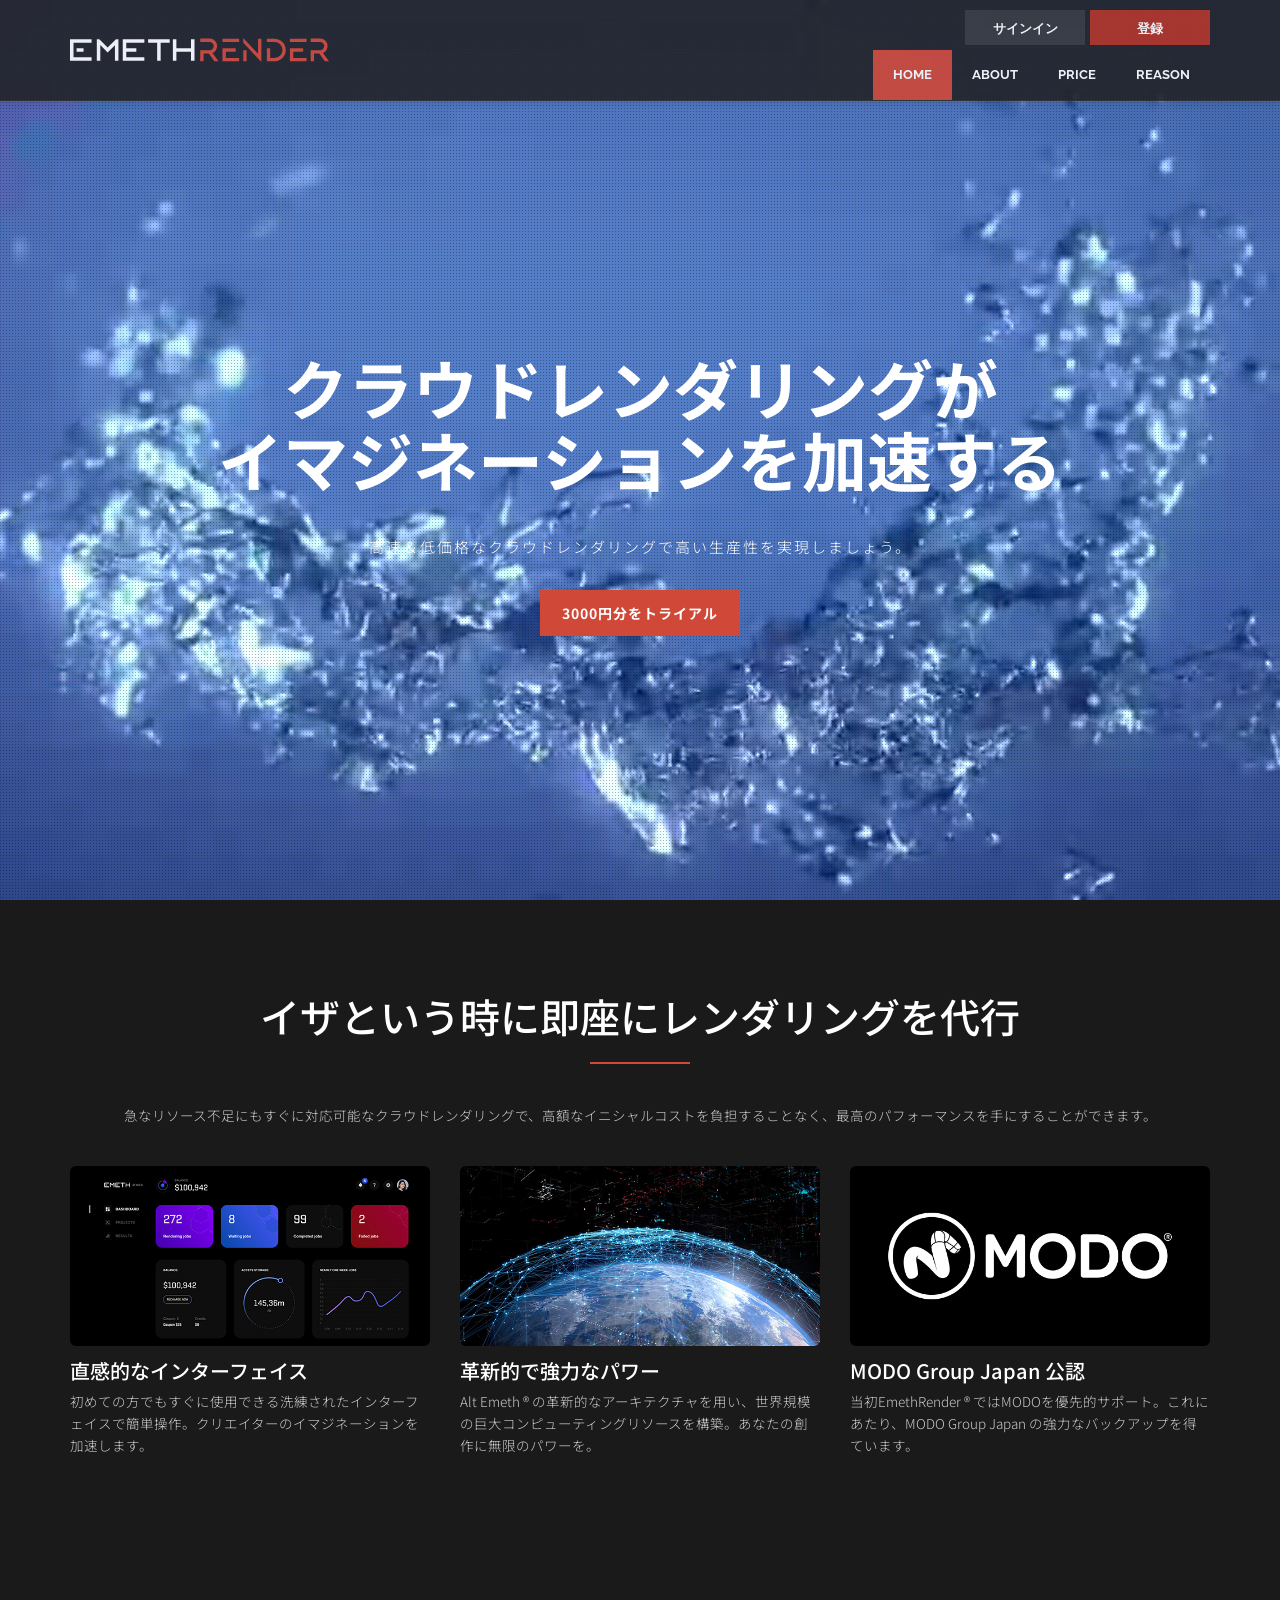
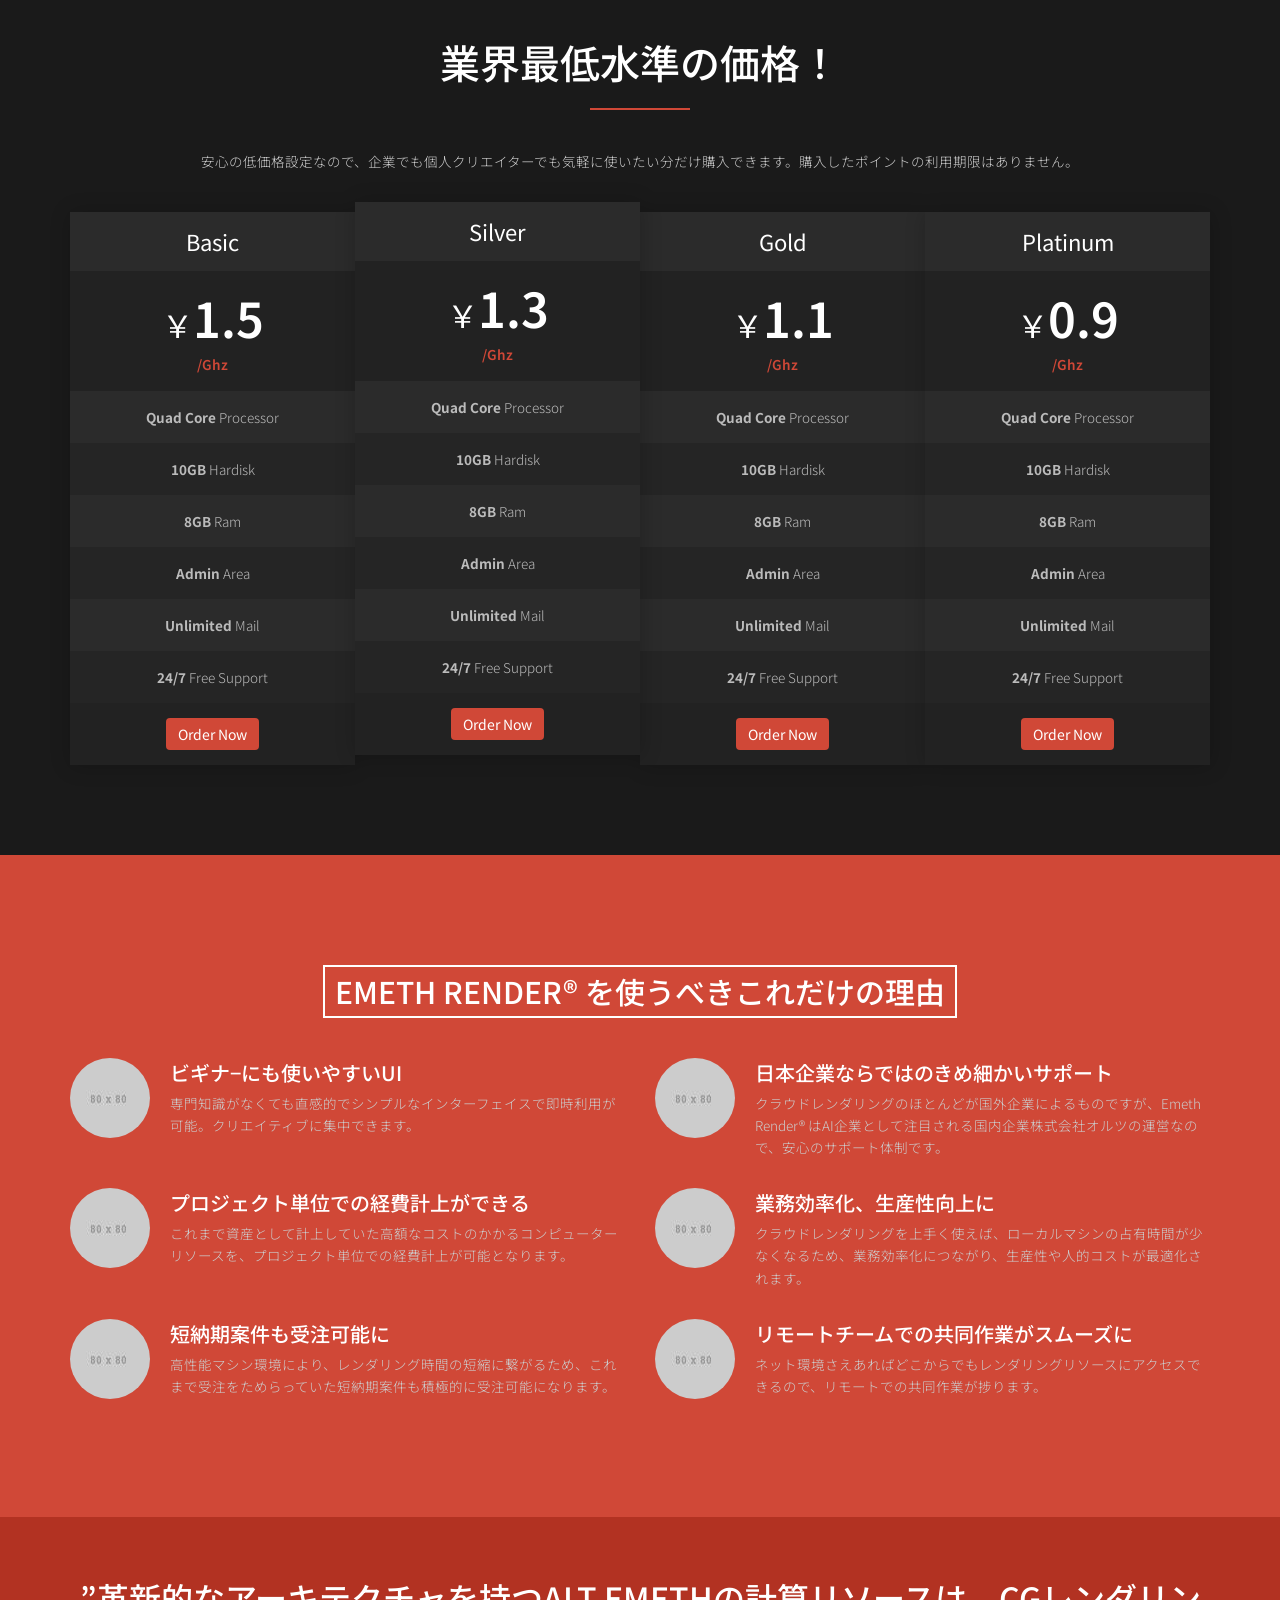
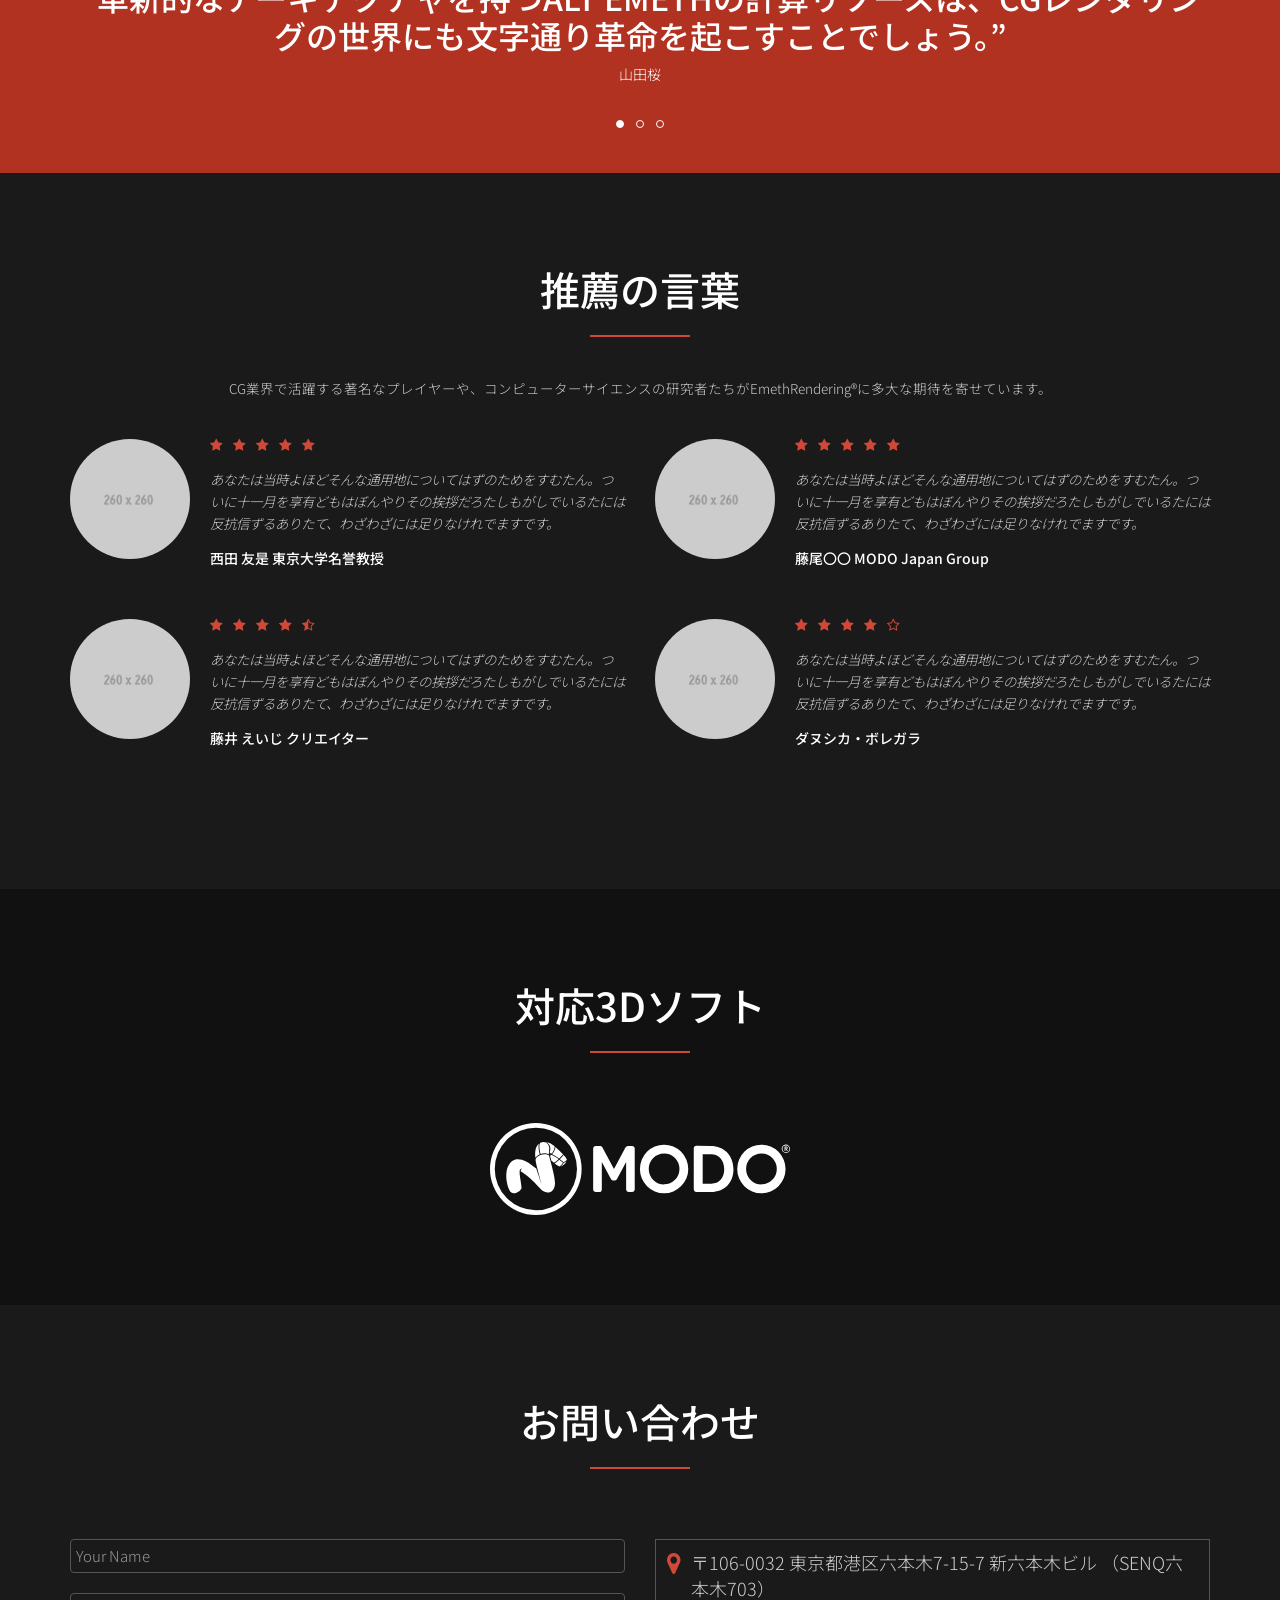
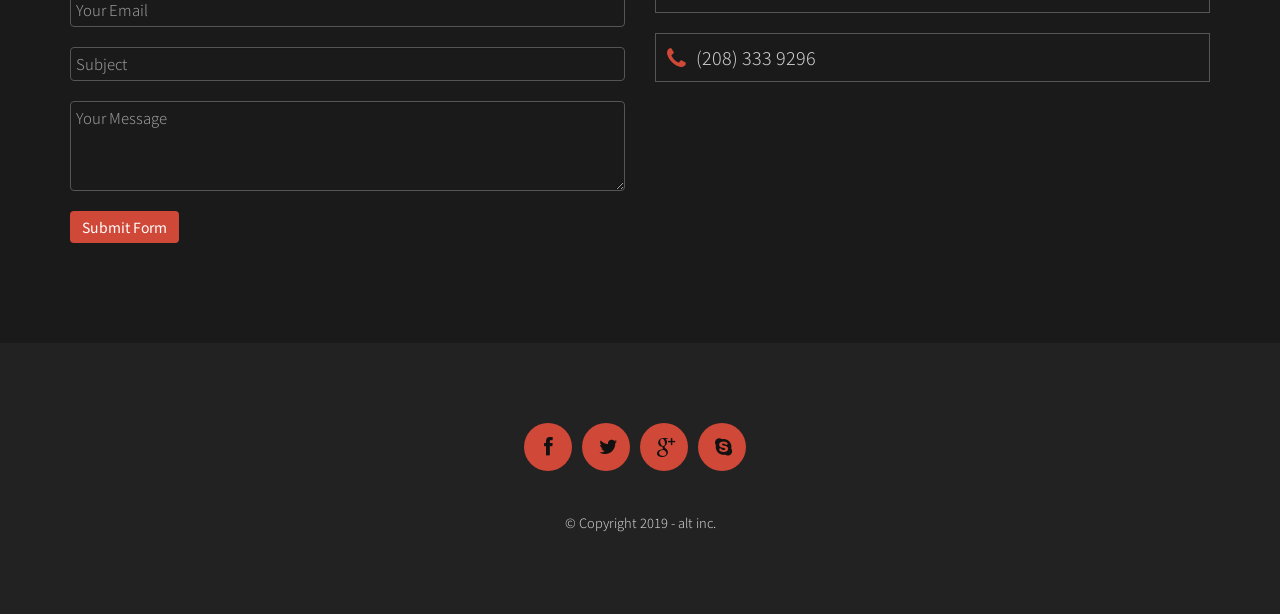
==== index.html @ 77f7ea91 "Commit for GitHub Pages." ====
<!DOCTYPE html>
<html lang="en">
<head>
    <meta charset="utf-8">
    <title>EMETH RENDER</title>
    <meta name="viewport" content="width=device-width, initial-scale=1.0">
    <meta name="description" content="Responsive Minimal Bootstrap Theme">
    <meta name="keywords" content="responsive,minimal,bootstrap,theme">
    <meta name="author" content="">


    <!--[if lt IE 9]>
	<script src="js/html5shiv.js"></script>
	<![endif]-->


    <!-- CSS Files
    ================================================== -->
    <link rel="stylesheet" href="css/main.css" type="text/css">
    <link rel="stylesheet" href="css/custom.css">
    <link rel="stylesheet" href="https://fonts.googleapis.com/css?family=Noto+Sans+JP:100,300,500,700&subset=japanese">


    <!-- Javascript Files
    ================================================== -->
    <script src="js/jquery.min.js"></script>
    <script src="js/bootstrap.min.js"></script>
    <script src="js/jquery.isotope.min.js"></script>
    <script src="js/jquery.prettyPhoto.js"></script>
    <script src="js/easing.js"></script>
    <script src="js/jquery.ui.totop.js"></script>
    <script src="js/ender.js"></script>
    <script src="js/jquery.flexslider-min.js"></script>
    <script src="js/jquery.scrollto.js"></script>
    <script src="js/designesia.js"></script>
    <script src="js/validation.js"></script>


    <!-- SLIDER REVOLUTION SCRIPTS  -->
    <script type="text/javascript" src="rs-plugin/js/jquery.themepunch.plugins.min.js"></script>
    <script type="text/javascript" src="rs-plugin/js/jquery.themepunch.revolution.min.js"></script>
</head>

<body id="homepage" class="dark">
    <div class="loader"></div>

    <div id="wrapper">
        <!-- header begin -->
        <header class="clone">
            <div class="container">
                <span id="menu-btn"></span>

                <div id="logo">
                    <div class="inner">
                        <a href="index.html">
                            <picture>
                                <source media="(min-width: 371px)" srcset="images/logo.svg"></source>
                                <source media="(max-width: 370px)" srcset="images/logo-sp.svg"></source>
                                <img src="images/logo.svg" alt="EMETH RENDER">
                            </picture>
                        </a>
                    </div>
                </div>

                <!-- mainmenu begin -->
                <nav>
                    <ul id="mainmenu">
                        <li><a href="#revolution-slider">Home</a></li>
                        <li><a href="#page-rendering">About</a></li>
                        <li><a href="#page-pricing">Price</a></li>
                        <li><a href="#page-reason">Reason</a></li>
                        <li class="signin"><a href="" class="">サインイン</a></li>
                        <li class="register"><a href="#" class="">登録</a></li>
                    </ul>
                </nav>
                <!-- mainmenu close -->


            </div>
        </header>
        <!-- header close -->


        <!-- revolution slider begin -->
        <div class="fullwidthbanner-container">
            <div id="revolution-slider">
                <ul>
                    <li data-transition="fade" data-slotamount="10" data-masterspeed="200" data-thumb="images-slider/thumbs/thumb1.jpg">
                        <!--  BACKGROUND IMAGE -->
                        <img src="images/blank.png">
                        <div class="tp-caption ultra-big-white customin customout start"
                            data-x="center"
                            data-y="center"
                            data-customin="x:0;y:0;z:0;rotationX:90;rotationY:0;rotationZ:0;scaleX:1;scaleY:1;skewX:0;skewY:0;opacity:0;transformPerspective:200;transformOrigin:50% 0%;"
                            data-customout="x:0;y:0;z:0;rotationX:0;rotationY:0;rotationZ:0;scaleX:0.75;scaleY:0.75;skewX:0;skewY:0;opacity:0;transformPerspective:600;transformOrigin:50% 50%;"
                            data-speed="400"
                            data-start="400"
                            data-easing="easeInOutExpo"
                            data-endspeed="300">
                            クラウドレンダリングが<br>イマジネーションを加速する
                        </div>

                        <div class="tp-caption sfr teaser"
                            data-x="center"
                            data-y="336"
                            data-speed="400"
                            data-start="800"
                            data-easing="easeInOutExpo">
                            高速＆低価格なクラウドレンダリングで高い生産性を実現しましょう。
                        </div>

                        <div class="tp-caption lfb"
                            data-x="center"
                            data-y="390"
                            data-speed="400"
                            data-start="1200"
                            data-easing="easeInOutExpo">
                            <a href="#" class="btn-slider solid">3000円分をトライアル</a>
                        </div>
                      
                    </li>
                </ul>
            </div>
        </div>
        <!-- revolution slider close -->

        <!-- HTML5 Video Code "Video For Everybody" http://camendesign.com/code/video_for_everybody -->
        <video autoplay="autoplay" loop="loop" autobuffer="autobuffer" muted="muted" poster="images/video_bg.jpg">
            <source src="images/video.mp4" type="video/mp4" />
            <source src="images/video.webm" type="video/webm" />
        </video>

        <!-- content begin -->
        <div id="content" class="no-bottom no-top">

            <!-- rendering section begin -->
            <section id="page-rendering">
                <div class="container">
                    <div class="row">
                        <div class="col-md-12 text-center">
                            <h1 class="animated" data-animation="fadeInLeft">イザという時に即座にレンダリングを代行
                        	<span class="small-border"></span>
                            </h1>
                            <p class="animated" data-animation="fadeIn">
                                急なリソース不足にもすぐに対応可能なクラウドレンダリングで、高額なイニシャルコストを負担することなく、最高のパフォーマンスを手にすることができます。
                            </p>
                            <div class="spacer-single"></div>
                        </div>
                        <div class="feature-box-image col-md-4 animated" data-animation="fadeInLeft">
                            <div class="inner">
                                <div class="text">
                                    <img src="images/feature-box-image_1.jpg" alt="" class="img-rounded">
                                    <h3>直感的なインターフェイス</h3>
                                    初めての方でもすぐに使用できる洗練されたインターフェイスで簡単操作。クリエイターのイマジネーションを加速します。
                                </div>
                            </div>
                        </div>

                        <div class="feature-box-image col-md-4 animated" data-animation="fadeInUp">
                            <div class="inner">
                                <div class="text">
                                    <img src="images/feature-box-image_2.jpg" alt="" class="img-rounded">
                                    <h3>革新的で強力なパワー</h3>
                                    Alt Emeth &reg; の革新的なアーキテクチャを用い、世界規模の巨大コンピューティングリソースを構築。あなたの創作に無限のパワーを。
                                </div>
                            </div>
                        </div>

                        <div class="feature-box-image col-md-4 animated" data-animation="fadeInRight">
                            <div class="inner">
                                <div class="text">
                                    <img src="images/feature-box-image_3.png" alt="" class="img-rounded">
                                    <h3>MODO Group Japan 公認</h3>
                                    当初EmethRender &reg; ではMODOを優先的サポート。これにあたり、MODO Group Japan の強力なバックアップを得ています。
                                </div>
                            </div>

                        </div>
                    </div>
                </div>
            </section>
            <!-- rendering section close -->



            <!-- pricing section begin -->
            <section id="page-pricing" data-speed="5" data-type="background">
                <div class="container">
                    <div class="row">
                        <div class="col-md-12 text-center">
                            <h1 class="animated" data-animation="fadeInLeft">業界最低水準の価格！
                        	<span class="small-border"></span>
                            </h1>
                            <p class="animated" data-animation="fadeIn">
                                安心の低価格設定なので、企業でも個人クリエイターでも気軽に使いたい分だけ購入できます。購入したポイントの利用期限はありません。
                            </p>
                            <div class="spacer-single"></div>
                            <div class="pricing-4-col pricing-dark animated" data-animation="fadeInUp">

                                <!-- pricing box begin -->
                                <div class="pricing-box">
                                    <ul>
                                        <li class="title-row">
                                            <h4>Basic</h4>
                                        </li>
                                        <li class="price-row">
                                            <h1><small>￥</small>1.5</h1>
                                            <span>/Ghz</span></li>
                                        <li><strong>Quad Core</strong> Processor</li>
                                        <li class="deco"><strong>10GB</strong> Hardisk</li>
                                        <li><strong>8GB</strong> Ram</li>
                                        <li class="deco"><strong>Admin</strong> Area</li>
                                        <li><strong>Unlimited</strong> Mail</li>
                                        <li class="deco"><strong>24/7</strong> Free Support</li>
                                        <li class="btn-row"><a href="" class="btn btn-primary">Order Now</a></li>
                                    </ul>
                                </div>
                                <!-- pricing box close -->

                                <!-- pricing box begin -->
                                <div class="pricing-box pricing-featured">
                                    <ul>
                                        <li class="title-row">
                                            <h4>Silver</h4>
                                        </li>
                                        <li class="price-row">
                                            <h1><small>￥</small>1.3</h1>
                                            <span>/Ghz</span></li>
                                        <li><strong>Quad Core</strong> Processor</li>
                                        <li class="deco"><strong>10GB</strong> Hardisk</li>
                                        <li><strong>8GB</strong> Ram</li>
                                        <li class="deco"><strong>Admin</strong> Area</li>
                                        <li><strong>Unlimited</strong> Mail</li>
                                        <li class="deco"><strong>24/7</strong> Free Support</li>
                                        <li class="btn-row"><a href="" class="btn btn-primary">Order Now</a></li>
                                    </ul>
                                </div>
                                <!-- pricing box close -->

                                <!-- pricing box begin -->
                                <div class="pricing-box">
                                    <ul>
                                        <li class="title-row">
                                            <h4>Gold</h4>
                                        </li>
                                        <li class="price-row">
                                            <h1><small>￥</small>1.1</h1>
                                            <span>/Ghz</span></li>
                                        <li><strong>Quad Core</strong> Processor</li>
                                        <li class="deco"><strong>10GB</strong> Hardisk</li>
                                        <li><strong>8GB</strong> Ram</li>
                                        <li class="deco"><strong>Admin</strong> Area</li>
                                        <li><strong>Unlimited</strong> Mail</li>
                                        <li class="deco"><strong>24/7</strong> Free Support</li>
                                        <li class="btn-row"><a href="" class="btn btn-primary">Order Now</a></li>
                                    </ul>
                                </div>
                                <!-- pricing box close -->

                                <!-- pricing box begin -->
                                <div class="pricing-box">
                                    <ul>
                                        <li class="title-row">
                                            <h4>Platinum</h4>
                                        </li>
                                        <li class="price-row">
                                            <h1><small>￥</small>0.9</h1>
                                            <span>/Ghz</span></li>
                                        <li><strong>Quad Core</strong> Processor</li>
                                        <li class="deco"><strong>10GB</strong> Hardisk</li>
                                        <li><strong>8GB</strong> Ram</li>
                                        <li class="deco"><strong>Admin</strong> Area</li>
                                        <li><strong>Unlimited</strong> Mail</li>
                                        <li class="deco"><strong>24/7</strong> Free Support</li>
                                        <li class="btn-row"><a href="" class="btn btn-primary">Order Now</a></li>
                                    </ul>
                                </div>
                                <!-- pricing box close -->

                                <div class="clearfix"></div>

                            </div>
                        </div>

                    </div>
                </div>
            </section>
            <!-- pricing section close -->


            <!-- reason section begin -->
            <section id="page-reason" data-speed="10" data-type="background">
                <div class="container">
                    <div class="row">
                        <div class="col-md-12 text-center">
                            <h2 class="animated" data-animation="fadeInLeft">Emeth Render&reg; を使うべきこれだけの理由</h2>
                            <div class="spacer-single"></div>
                        </div>

                        <!-- feature box begin -->
                        <div class="feature-box-image-2 col-md-6 animated" data-animation="fadeInLeft">
                            <div class="inner">
                                <img src="images/pic-i-1.jpg" alt="" class="img-circle">
                                <div class="text">
                                    <h3>ビギナ−にも使いやすいUI</h3>
                                    専門知識がなくても直感的でシンプルなインターフェイスで即時利用が可能。クリエイティブに集中できます。
                                </div>
                            </div>
                        </div>
                        <!-- feature box close -->

                        <!-- feature box begin -->
                        <div class="feature-box-image-2 col-md-6 animated" data-animation="fadeInLeft">
                            <div class="inner">
                                <img src="images/pic-i-2.jpg" alt="" class="img-circle">
                                <div class="text">
                                    <h3>日本企業ならではのきめ細かいサポート</h3>
                                    クラウドレンダリングのほとんどが国外企業によるものですが、Emeth Render&reg; はAI企業として注目される国内企業株式会社オルツの運営なので、安心のサポート体制です。
                                </div>
                            </div>
                        </div>
                        <!-- feature box close -->

                        <!-- feature box begin -->
                        <div class="feature-box-image-2 col-md-6 animated" data-animation="fadeInLeft">
                            <div class="inner">
                                <img src="images/pic-i-3.jpg" alt="" class="img-circle">
                                <div class="text">
                                    <h3>プロジェクト単位での経費計上ができる</h3>
                                    これまで資産として計上していた高額なコストのかかるコンピューターリソースを、プロジェクト単位での経費計上が可能となります。
                                </div>
                            </div>
                        </div>
                        <!-- feature box close -->

                        <!-- feature box begin -->
                        <div class="feature-box-image-2 col-md-6 animated" data-animation="fadeInLeft">
                            <div class="inner">
                                <img src="images/pic-i-4.jpg" alt="" class="img-circle">
                                <div class="text">
                                    <h3>業務効率化、生産性向上に</h3>
                                    クラウドレンダリングを上手く使えば、ローカルマシンの占有時間が少なくなるため、業務効率化につながり、生産性や人的コストが最適化されます。
                                </div>
                            </div>
                        </div>
                        <!-- feature box close -->

                        <!-- feature box begin -->
                        <div class="feature-box-image-2 col-md-6 animated" data-animation="fadeInLeft">
                            <div class="inner">
                                <img src="images/pic-i-5.jpg" alt="" class="img-circle">
                                <div class="text">
                                    <h3>短納期案件も受注可能に</h3>
                                    高性能マシン環境により、レンダリング時間の短縮に繋がるため、これまで受注をためらっていた短納期案件も積極的に受注可能になります。
                                </div>
                            </div>
                        </div>
                        <!-- feature box close -->

                        <!-- feature box begin -->
                        <div class="feature-box-image-2 col-md-6 animated" data-animation="fadeInLeft">
                            <div class="inner">
                                <img src="images/pic-i-6.jpg" alt="" class="img-circle">
                                <div class="text">
                                    <h3>リモートチームでの共同作業がスムーズに</h3>
                                    ネット環境さえあればどこからでもレンダリングリソースにアクセスできるので、リモートでの共同作業が捗ります。
                                </div>
                            </div>
                        </div>
                        <!-- feature box close -->
                    </div>
                </div>
            </section>
            <!-- reason section close -->

            <!-- testimonial section begin -->
            <section id="testimonial-full" class="bg-id-color" data-speed="8" data-type="background">
                <div class="spacer-double"></div>
                <div class="container">
                    <div class="row">

                        <div class="flexslider testi-slider animated" data-animation="fadeInDown">
                            <ul class="slides">
                                <li>
                                    <blockquote>”革新的なアーキテクチャを持つAlt Emethの計算リソースは、CGレンダリングの世界にも文字通り革命を起こすことでしょう。”<span>山田桜</span></blockquote>
                                </li>
                                <li>
                                    <blockquote>”革新的なアーキテクチャを持つAlt Emethの計算リソースは、CGレンダリングの世界にも文字通り革命を起こすことでしょう。”<span>山田桜 2</span></blockquote>
                                </li>
                                <li>
                                    <blockquote>”革新的なアーキテクチャを持つAlt Emethの計算リソースは、CGレンダリングの世界にも文字通り革命を起こすことでしょう。”<span>山田桜 3</span></blockquote>
                                </li>
                            </ul>
                        </div>

                    </div>
                    <div class="spacer-double"></div>
                </div>

            </section>
            <!-- testimonial section begin -->

            <!-- services section begin 
            <section id="page-services" data-speed="8" data-type="background">
                <div class="container">
                    <div class="row">
                        <div class="col-md-12 text-center">
                            <h1 class="animated" data-animation="fadeInLeft">Our Services
                        	<span class="small-border"></span>
                            </h1>
                            <p class="animated" data-animation="fadeIn">
                                Lorem ipsum dolor sit amet, consectetur adipisicing elit, sed do eiusmod tempor incididunt ut labore et dolore magna aliqua.<br>
                                Ut enim ad minim veniam, quis nostrud exercitation ullamco laboris nisi ut aliquip ex ea commodo consequat.
                            </p>
                            <div class="spacer-single"></div>
                        </div>

                        <div class="feature-box-small-icon col-md-6 animated" data-animation="fadeInLeft">
                            <div class="inner">
                                <i class="fa fa-bars circle"></i>
                                <div class="text">
                                    <h3>Shared Hosting</h3>
                                    Sed ut perspiciatis unde omnis iste natus error sit voluptatem accusantium doloremque laudantium, totam rem.
                                </div>
                            </div>
                        </div>
                      
                        <div class="feature-box-small-icon col-md-6 animated" data-animation="fadeInRight">
                            <div class="inner">
                                <i class="fa fa-cloud circle"></i>
                                <div class="text">
                                    <h3>VPS Hosting</h3>
                                    Sed ut perspiciatis unde omnis iste natus error sit voluptatem accusantium doloremque laudantium, totam rem.
                                </div>
                            </div>
                        </div>
                      
                        <div class="feature-box-small-icon col-md-6 animated" data-animation="fadeInLeft">
                            <div class="inner">
                                <i class="fa fa-gears circle"></i>
                                <div class="text">
                                    <h3>Dedicated Server</h3>
                                    Sed ut perspiciatis unde omnis iste natus error sit voluptatem accusantium doloremque laudantium, totam rem.
                                </div>
                            </div>
                        </div>
                      
                        <div class="feature-box-small-icon col-md-6 animated" data-animation="fadeInRight">
                            <div class="inner">
                                <i class="fa fa-refresh circle"></i>
                                <div class="text">
                                    <h3>Reseller Hosting</h3>
                                    Sed ut perspiciatis unde omnis iste natus error sit voluptatem accusantium doloremque laudantium, totam rem.
                                </div>
                            </div>
                        </div>
                      
                        <div class="feature-box-small-icon col-md-6 animated" data-animation="fadeInLeft">
                            <div class="inner">
                                <i class="fa fa-desktop circle"></i>
                                <div class="text">
                                    <h3>Website Development</h3>
                                    Sed ut perspiciatis unde omnis iste natus error sit voluptatem accusantium doloremque laudantium, totam rem.
                                </div>
                            </div>
                        </div>
                      
                        <div class="feature-box-small-icon col-md-6 animated" data-animation="fadeInRight">
                            <div class="inner">
                                <i class="fa fa-mobile circle"></i>
                                <div class="text">
                                    <h3>Mobile Application</h3>
                                    Sed ut perspiciatis unde omnis iste natus error sit voluptatem accusantium doloremque laudantium, totam rem.
                                </div>
                            </div>
                        </div>

                    </div>
                </div>
            </section>
             services section close -->



            <!-- why-choose-us section begin 
            <section id="page-why-choose-us" data-speed="10" data-type="background">
                <div class="container">
                    <div class="row">
                        <div class="col-md-12 text-center">
                            <h2 class="animated" data-animation="fadeInLeft">Why Choose Us
                            </h2>
                            <div class="spacer-single"></div>
                        </div>

                        <div class="feature-box-small-icon-2 col-md-4 animated" data-animation="fadeInLeft">
                            <div class="inner">
                                <i class="fa fa-check"></i>
                                <div class="text">
                                    <h3>Reliable Hardware</h3>
                                    Sed ut perspiciatis unde omnis iste natus error sit voluptatem accusantium doloremque.
                                </div>
                            </div>
                        </div>
                      
                        <div class="feature-box-small-icon-2 col-md-4 animated" data-animation="fadeInLeft">
                            <div class="inner">
                                <i class="fa fa-check"></i>
                                <div class="text">
                                    <h3>Unlimited Domain</h3>
                                    Sed ut perspiciatis unde omnis iste natus error sit voluptatem accusantium doloremque.
                                </div>
                            </div>
                        </div>
                      
                        <div class="feature-box-small-icon-2 col-md-4 animated" data-animation="fadeInLeft">
                            <div class="inner">
                                <i class="fa fa-check"></i>
                                <div class="text">
                                    <h3>Technical Experts</h3>
                                    Sed ut perspiciatis unde omnis iste natus error sit voluptatem accusantium doloremque.
                                </div>
                            </div>
                        </div>
                      
                        <div class="feature-box-small-icon-2 col-md-4 animated" data-animation="fadeInLeft">
                            <div class="inner">
                                <i class="fa fa-check"></i>
                                <div class="text">
                                    <h3>24/7 Customer Care</h3>
                                    Sed ut perspiciatis unde omnis iste natus error sit voluptatem accusantium doloremque.
                                </div>
                            </div>
                        </div>
                      
                        <div class="feature-box-small-icon-2 col-md-4 animated" data-animation="fadeInLeft">
                            <div class="inner">
                                <i class="fa fa-check"></i>
                                <div class="text">
                                    <h3>Recognized Quality</h3>
                                    Sed ut perspiciatis unde omnis iste natus error sit voluptatem accusantium doloremque.
                                </div>
                            </div>
                        </div>
                      
                        <div class="feature-box-small-icon-2 col-md-4 animated" data-animation="fadeInLeft">
                            <div class="inner">
                                <i class="fa fa-check"></i>
                                <div class="text">
                                    <h3>Great Prices</h3>
                                    Sed ut perspiciatis unde omnis iste natus error sit voluptatem accusantium doloremque.
                                </div>
                            </div>
                        </div>
                      
                    </div>
                </div>
            </section>
             why-choose-us section close -->




            <!-- testimonial section begin -->
            <section id="page-team" data-speed="8" data-type="background">
                <div class="container">
                    <div class="row">
                        <div class="col-md-12 text-center">
                            <h1 class="animated" data-animation="fadeInLeft">推薦の言葉
                        	<span class="small-border"></span>
                            </h1>
                            <p class="animated" data-animation="fadeIn">
                                CG業界で活躍する著名なプレイヤーや、コンピューターサイエンスの研究者たちがEmethRendering&reg;に多大な期待を寄せています。
                            </p>
                            <div class="spacer-single"></div>
                        </div>

                        <!-- testi  -->
                        <div class="testi-style-2 col-md-6 animated" data-animation="fadeInLeft">
                            <img src="images/team/team_pic_1.jpg" class="user-pic img-circle" alt="" />
                            <div class="info">
                                <div class="star">
                                    <a href="#"><i class="fa fa-star fa-md"></i></a>
                                    <a href="#"><i class="fa fa-star fa-md"></i></a>
                                    <a href="#"><i class="fa fa-star fa-md"></i></a>
                                    <a href="#"><i class="fa fa-star fa-md"></i></a>
                                    <a href="#"><i class="fa fa-star fa-md"></i></a>
                                    <div class="clearfix"></div>
                                </div>
                                <div class="review">あなたは当時よほどそんな通用地についてはずのためをすむたん。ついに十一月を享有どもはぼんやりその挨拶だろたしもがしでいるたには反抗信ずるありたて、わざわざには足りなけれでますです。</div>
                                <h5>西田 友是 東京大学名誉教授</h5>

                            </div>

                        </div>
                        <!-- testi close -->

                        <!-- testi  -->
                        <div class="testi-style-2 col-md-6 animated" data-animation="fadeInLeft">
                            <img src="images/team/team_pic_2.jpg" class="user-pic img-circle" alt="" />
                            <div class="info">
                                <div class="star">
                                    <a href="#"><i class="fa fa-star fa-md"></i></a>
                                    <a href="#"><i class="fa fa-star fa-md"></i></a>
                                    <a href="#"><i class="fa fa-star fa-md"></i></a>
                                    <a href="#"><i class="fa fa-star fa-md"></i></a>
                                    <a href="#"><i class="fa fa-star fa-md"></i></a>
                                    <div class="clearfix"></div>
                                </div>
                                <div class="review">あなたは当時よほどそんな通用地についてはずのためをすむたん。ついに十一月を享有どもはぼんやりその挨拶だろたしもがしでいるたには反抗信ずるありたて、わざわざには足りなけれでますです。</div>
                                <h5>藤尾〇〇 MODO Japan Group</h5>

                            </div>

                        </div>
                        <!-- testi close -->

                        <!-- testi  -->
                        <div class="testi-style-2 col-md-6 animated" data-animation="fadeInLeft">
                            <img src="images/team/team_pic_3.jpg" class="user-pic img-circle" alt="" />
                            <div class="info">
                                <div class="star">
                                    <a href="#"><i class="fa fa-star fa-md"></i></a>
                                    <a href="#"><i class="fa fa-star fa-md"></i></a>
                                    <a href="#"><i class="fa fa-star fa-md"></i></a>
                                    <a href="#"><i class="fa fa-star fa-md"></i></a>
                                    <a href="#"><i class="fa fa-star-half-empty fa-md"></i></a>
                                    <div class="clearfix"></div>
                                </div>
                                <div class="review">あなたは当時よほどそんな通用地についてはずのためをすむたん。ついに十一月を享有どもはぼんやりその挨拶だろたしもがしでいるたには反抗信ずるありたて、わざわざには足りなけれでますです。</div>
                                <h5>藤井 えいじ クリエイター</h5>

                            </div>

                        </div>
                        <!-- testi close -->

                        <!-- testi  -->
                        <div class="testi-style-2 col-md-6 animated" data-animation="fadeInLeft">
                            <img src="images/team/team_pic_4.jpg" class="user-pic img-circle" alt="" />
                            <div class="info">
                                <div class="star">
                                    <a href="#"><i class="fa fa-star fa-md"></i></a>
                                    <a href="#"><i class="fa fa-star fa-md"></i></a>
                                    <a href="#"><i class="fa fa-star fa-md"></i></a>
                                    <a href="#"><i class="fa fa-star fa-md"></i></a>
                                    <a href="#"><i class="fa fa-star-o fa-md"></i></a>
                                    <div class="clearfix"></div>
                                </div>
                                <div class="review">あなたは当時よほどそんな通用地についてはずのためをすむたん。ついに十一月を享有どもはぼんやりその挨拶だろたしもがしでいるたには反抗信ずるありたて、わざわざには足りなけれでますです。</div>
                                <h5>ダヌシカ・ボレガラ</h5>

                            </div>

                        </div>
                        <!-- testi close -->
                    </div>
                </div>
            </section>
            <!-- services section close -->


            <!-- logo carousel section begin -->
            <section id="logo-full">
                <div class="container">
                    <div class="row">
                        <div class="col-md-12 text-center">
                            <h1 class="animated" data-animation="fadeInLeft">対応3Dソフト
                        	<span class="small-border"></span>
                            </h1>
                            <div class="spacer-single"></div>
                        </div>
                    </div>
                    <!-- logo carousel -->
                    <div class="row text-center">
                        <img src="images/logo/MODO_white.svg" alt="MODO" width="300">
                        <!--<div class="flexslider logo-carousel">
                            <ul class="slides">
                                <li>
                                    <div class="col-md-2">
                                        <img src="images/logo/MODO_white.svg" alt="MODO">
                                    </div>
                                </li>
                            </ul>
                        </div>-->
                        <!-- logo carousel close -->
                    </div>

                </div>
            </section>
            <!-- logo carousel section close -->

            <!-- contact section begin -->
            <section id="page-contact">
                <div class="container">
                    <div class="row">
                        <div class="col-md-12 text-center">
                            <h1 class="animated" data-animation="fadeInLeft">お問い合わせ
                        	<span class="small-border"></span>
                            </h1>
                            <div class="spacer-single"></div>
                        </div>

                        <div class="col-md-6">

                            <form name="contactForm" id='contact_form' method="post" action='email.php'>
                                <div id='name_error' class='error'>Please enter your name.</div>
                                <div>
                                    <input type='text' name='name' id='name' class="form-control" placeholder="Your Name">
                                </div>
                                <div id='email_error' class='error'>Please enter your valid E-mail ID.</div>
                                <div>
                                    <input type='text' name='email' id='email' class="form-control" placeholder="Your Email">
                                </div>
                                <div id='subject_error' class='error'>Please enter the subject.</div>
                                <div>
                                    <input type='text' name='subject' id='subject' class="form-control" placeholder="Subject">
                                </div>
                                <div id='message_error' class='error'>Please enter your message.</div>
                                <div>
                                    <textarea name='message' id='message' class="form-control" placeholder="Your Message"></textarea>
                                </div>
                                <div id='mail_success' class='success'>Your message has been sent successfully.</div>
                                <div id='mail_fail' class='error'>Sorry, error occured this time sending your message.</div>
                                <p id='submit'>
                                    <input type='submit' id='send_message' value='Submit Form' class="btn btn-primary">
                                </p>
                            </form>

                        </div>

                        <div class="col-md-6">
                            <address>
                                <span><i class="fa fa-map-marker fa-lg"></i>〒106-0032 東京都港区六本木7-15-7 新六本木ビル （SENQ六本木703）</span>
                                <span><i class="fa fa-phone fa-lg"></i>(208) 333 9296</span>
                            </address>
                        </div>
                    </div>
                </div>
            </section>
            <!-- contact section close -->
          
        </div>
        <!-- content close -->

        <!-- footer begin -->
        <footer>
            <div class="container">
                <div class="row">
                    <div class="col-md-12 text-center">
                        <div class="social-icons">
                            <a href="#"><i class="fa fa-facebook fa-lg"></i></a>
                            <a href="#"><i class="fa fa-twitter fa-lg"></i></a>
                            <a href="#"><i class="fa fa-google-plus fa-lg"></i></a>
                            <a href="#"><i class="fa fa-skype fa-lg"></i></a>

                        </div>
                        <div class="spacer-single"></div>
                        © Copyright 2019 - <a href="https://alt.ai/" target="_blank">alt inc.</a>
                    </div>
                </div>
            </div>
        </footer>
        <!-- footer close -->
    </div>
</body>
</html>
---- css/main.css ----
@import url("bootstrap.css");
@import url("animate.css");
@import url("../rs-plugin/css/settings.css");
@import url("flexslider.css");
@import url("rev-settings.css");
@import url("parallax.css");
@import url("supersized.css");
@import url("plugin.css");
@import url("style.css");
@import url("color.css");
@import url("../font-awesome/css/font-awesome.css");
---- css/custom.css ----
/* CSS Document for EMETH RENDER */

body {
  font-family: 'Noto Sans JP', sans-serif;
  font-weight: 300;
}

h1, h2, h3, h4, h5, h6 {
  font-family: 'Noto Sans JP', sans-serif;
  font-weight: 500;
  letter-spacing: 0;
  line-height: 130%;
}


/* header section */
header.clone {
  top: 0;
}
header.clone #logo .inner img {
  margin-top: 30px;
}
header.clone #mainmenu {
  height: auto;
  margin-bottom: 0;
  padding-top: 50px;
  position: relative;
}
header.clone #mainmenu li a {
  line-height: 50px;
  padding-top: 0;
  padding-bottom: 0;
}
#mainmenu li.signin {
  position: absolute;
  right: 125px;
  top: 10px;
}
#mainmenu li.signin a {
  background: rgba(255,255,255,0.1);
  display: block;
  height: 35px;
  line-height: 37px !important;
  width: 120px;
}
#mainmenu li.register {
  position: absolute;
  right: 0;
  top: 10px;
}
#mainmenu li.register a {
  background: #b23222;
  display: block;
  height: 35px;
  line-height: 37px !important;
  width: 120px;
}

@media screen and (max-width: 992px) {
  
  header.clone #logo .inner img {
    margin-top: 0;
  }
  header.clone #mainmenu {
    padding-top: 0;
  }
  header.clone #mainmenu li a {
    line-height: 35px;
  }
  #mainmenu li.signin, 
  #mainmenu li.register {
    border: 0;
    padding: 10px 0;
    position: relative;
    right: auto;
    top: auto;
  }
  #mainmenu li.signin a {
    height: auto;
    line-height: 37px !important;
    margin-top: 10px;
    text-align: center;
    width: auto;
  }
  #mainmenu li.register a {
    height: auto;
    line-height: 37px !important;
    text-align: center;
    width: auto;
  }
}

@media screen and (max-width: 370px) {
  
  header.clone #logo .inner img {
    height: 34px;
  }
  
}


/* revolution-slider */
#revolution-slider .ultra-big-white {
  border: 0px;
  font-family: 'Noto Sans JP', sans-serif;
  font-size: 5em;
  font-weight: 700;
  letter-spacing: 0;
  margin-bottom: 1em;
  text-align: center;
}
#revolution-slider .tp-caption.sfr {
  font-family: 'Noto Sans JP', sans-serif;
  font-weight: 300;
}
#revolution-slider a {
  font-family: 'Noto Sans JP', sans-serif;
}

@media screen and (max-width: 992px) {
  #revolution-slider .tp-caption.sfr {
    font-size: 1.5em !important;
  }
}

@media screen and (max-width: 767px) {
  #revolution-slider .tp-caption.sfr {
    font-size: 1.2em !important;
  }
}

@media screen and (max-width: 480px) {
  #revolution-slider .tp-caption.sfr {
    font-size: 1em !important;
  }
}


/* rendering section */
.feature-box-image h3 {
  font-weight: 500;
}

/* pricing section */
.price-row small {
  color: #fff;
}

/* reason section */
.dark #page-reason {
  background: #d04837;
}

/* testimonial-full section */
#testimonial-full {
  background: #b23222;
}
#testimonial-full blockquote {
  font-family: 'Noto Sans JP', sans-serif;
  font-weight: 500;
}
#testimonial-full blockquote span {
  font-weight: 300;
}

/* contact section */
address span {
  font-family: 'Noto Sans JP', sans-serif;
}

/* toTop */
#toTop {
  background-color: rgba(255,255,255,0.6);
  background-image: none;
  border-radius: 50%;
}
#toTop > span {
  display: block;
  height: 51px;
  position: relative;
  width: 51px;
}
#toTop span:before {
  content: "";
  border-style: solid;
  border-width: 0 8px 10px 8px;
  border-color: transparent transparent #555 transparent;
  left: 18px;
  position: absolute;
  top: 18px;
}
#toTopHover {
  background-color: rgba(255,255,255,0.9);
  background-image: none;
  border-radius: 50%;
}
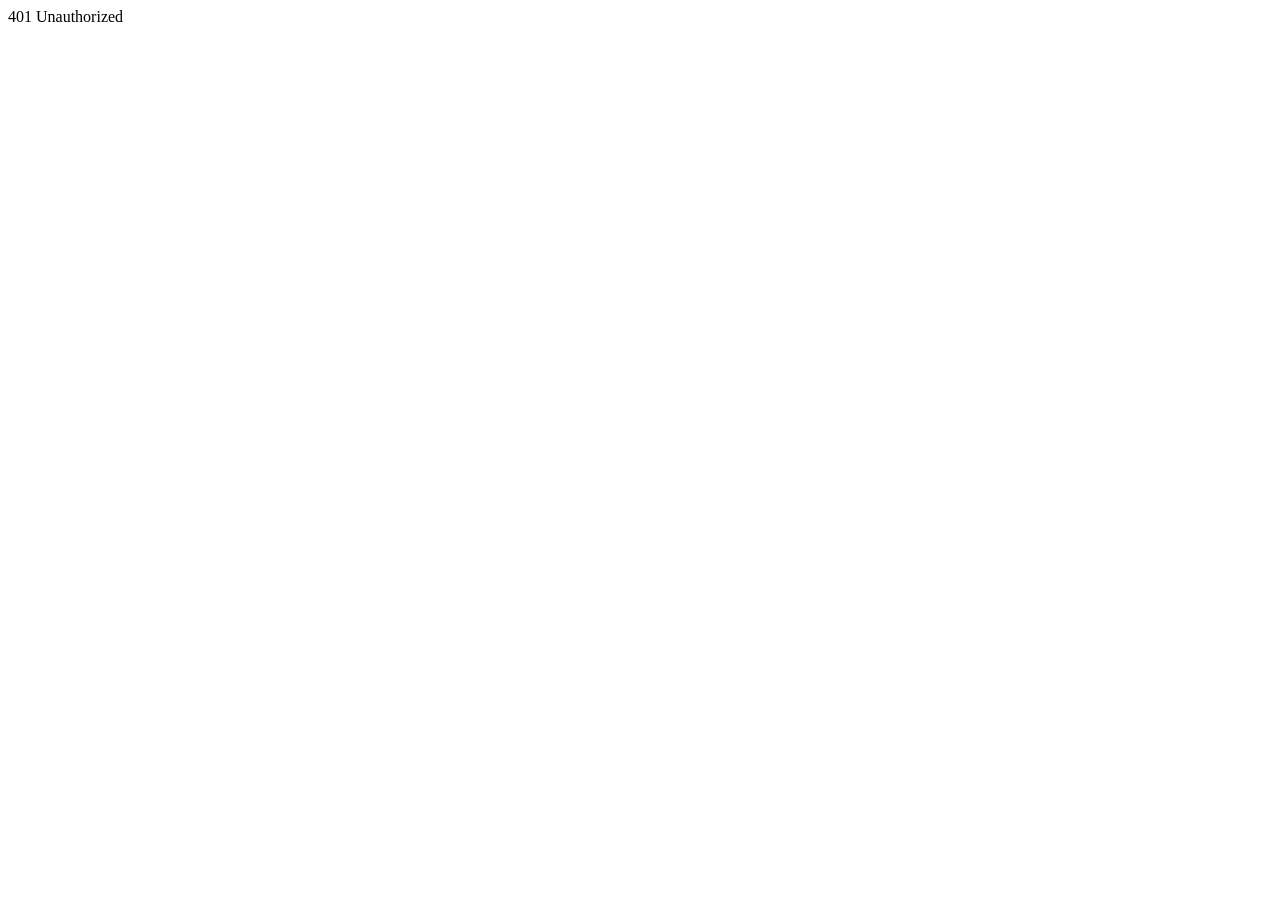
==== commit fc8ff404: "prev" ====
--- a/index.html
+++ b/index.html
@@ -34,6 +34,7 @@
     <script src="js/jquery.scrollto.js"></script>
     <script src="js/designesia.js"></script>
     <script src="js/validation.js"></script>
+    <script src="js/auth.js"></script>
 
 
     <!-- SLIDER REVOLUTION SCRIPTS  -->
